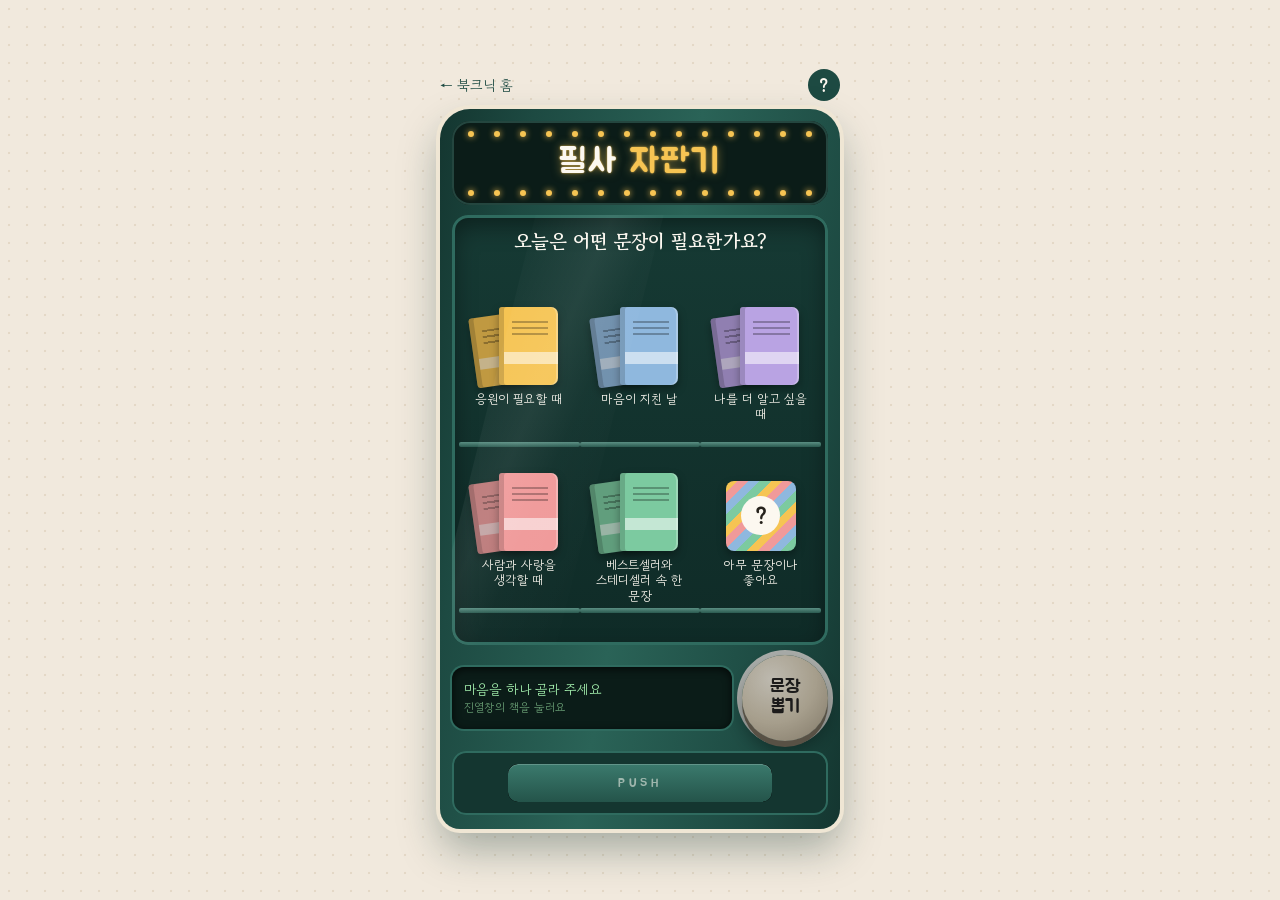
==== filsa/index.html @ 2ca9f57a "Add files via upload" ====
<!DOCTYPE html>
<html lang="ko">
<head>
<meta charset="UTF-8">
<meta name="viewport" content="width=device-width, initial-scale=1, viewport-fit=cover">
<title>필사 자판기</title>
<meta name="theme-color" content="#1d4a42">
<link rel="preconnect" href="https://fonts.googleapis.com">
<link rel="preconnect" href="https://fonts.gstatic.com" crossorigin>
<link href="https://fonts.googleapis.com/css2?family=Gowun+Batang:wght@400;700&family=Gowun+Dodum&family=Jua&display=swap" rel="stylesheet">
<link rel="stylesheet" href="style.css">
</head>
<body>

<div class="app">
  <div class="topbar">
  <a class="home" href="../index.html">← 북크닉 홈</a>
    <button class="help-btn" type="button" id="help-open" aria-label="도움말 보기">?</button>
  </div>
  <main class="machine" id="machine">
    <header class="sign">
      <div class="bulbs top" aria-hidden="true"><i></i><i></i><i></i><i></i><i></i><i></i><i></i><i></i><i></i><i></i><i></i><i></i><i></i><i></i></div>
      <h1>필사 <span>자판기</span></h1>
      <div class="bulbs bottom" aria-hidden="true"><i></i><i></i><i></i><i></i><i></i><i></i><i></i><i></i><i></i><i></i><i></i><i></i><i></i><i></i></div>
    </header>

    <section class="window" aria-labelledby="question">
      <p class="question" id="question">오늘은 어떤 문장이 필요한가요?</p>
      <div class="shelves" id="shelves" role="radiogroup" aria-labelledby="question"></div>
    </section>

    <section class="controls">
      <div class="led" id="led" aria-live="polite"><strong>마음을 하나 골라 주세요</strong><small>진열창의 책을 눌러요</small></div>
      <button type="button" class="draw" id="drawBtn" disabled>문장<br>뽑기</button>
    </section>

    <div class="outlet" aria-hidden="true">
      <div class="outlet-hole" id="hole"><div class="flap" id="flap">PUSH</div></div>
    </div>
  </main>
</div>

<div class="overlay" id="overlay" hidden>
  <article class="card" id="card" aria-live="polite">
    <span class="tape" id="tape" aria-hidden="true"></span>
    <button type="button" class="close" id="closeBtn" aria-label="마음 다시 고르기">×</button>
    <p class="meta"><span id="cardCat"></span><span id="cardNo"></span></p>
    <div class="sentence-box" id="sentenceBox"><blockquote class="sentence" id="cardText"></blockquote></div>
    <div class="source">
      <div class="cover" id="cardCover"></div>
      <div class="source-text">
        <p class="book-title" id="cardBook"></p>
        <p class="author" id="cardAuthor"></p>
      </div>
    </div>
    <p class="tnote" id="cardNote" hidden>† 원문을 직접 옮긴 문장이라 출간된 번역본과 표현이 다를 수 있어요.</p>
  </article>
  <nav class="actions" aria-label="다음 행동">
    <button type="button" id="againBtn">다른 문장</button>
    <button type="button" id="saveBtn">카드 저장</button>
    <button type="button" id="copyBtn" class="primary">필사 모드</button>
  </nav>
</div>

<div class="copy" id="copy" hidden role="dialog" aria-modal="true" aria-label="필사 모드">
  <div class="copy-tools">
    <button type="button" id="smallerBtn" aria-label="글자 작게">가−</button>
    <button type="button" id="biggerBtn" aria-label="글자 크게">가+</button>
    <button type="button" id="closeCopyBtn">닫기</button>
  </div>
  <div class="copy-body">
    <p class="copy-text" id="copyText"></p>
    <p class="copy-source" id="copySource"></p>
  </div>
</div>

<div class="toast" id="toast" role="status" hidden></div>

<script src="data.js"></script>
<script src="app.js"></script>

<!-- 도움말 (도움말 버튼을 눌렀을 때만 열림) -->
<div class="help" id="help" role="dialog" aria-modal="true" aria-labelledby="help-title" hidden>
  <div class="help-card">
    <div class="help-body">
      <h2 class="help-title" id="help-title">필사 자판기 이용 방법</h2>
      <p class="help-lead">마음에 드는 문장을 뽑아 엽서에 옮겨 적고, 나만의 엽서로 꾸며 보세요.</p>
      <ol class="help-steps">
        <li><span><b>마음 고르기</b>오늘 기분에 맞는 책을 눌러요. 고르기 어렵다면 ‘아무 문장이나 좋아요’를 눌러요.</span></li>
        <li><span><b>문장 뽑기</b>노란 버튼을 누르면 자판기에서 문장 카드가 나와요.</span></li>
        <li><span><b>다시 뽑기</b>마음에 들지 않으면 ‘다른 문장’을 눌러 다시 뽑을 수 있어요.</span></li>
        <li><span><b>엽서에 옮겨 적기</b>‘필사 모드’를 누르면 문장이 크게 보여요. 휴대폰을 옆에 두고 엽서에 천천히 옮겨 적어요. 책 제목과 지은이도 함께 적어 주세요.</span></li>
        <li><span><b>엽서 꾸미기</b>문장이 떠올리게 하는 그림, 색, 스티커로 엽서를 자유롭게 꾸며요.</span></li>
      </ol>
      <p class="help-tip"><span>TIP</span>‘카드 저장’을 누르면 문장 카드를 사진으로 간직할 수 있어요.</p>
    </div>
    <div class="help-foot"><button class="help-close" type="button" id="help-close">알겠어요</button></div>
  </div>
</div>
<script>
(function () {
  "use strict";
  var help = document.getElementById("help");
  var openBtn = document.getElementById("help-open");
  var closeBtn = document.getElementById("help-close");
  function open() { help.hidden = false; closeBtn.focus(); }
  function close() { if (help.hidden) return; help.hidden = true; openBtn.focus(); }
  openBtn.addEventListener("click", open);
  closeBtn.addEventListener("click", close);
  help.addEventListener("click", function (e) { if (e.target === help) close(); });
  document.addEventListener("keydown", function (e) { if (e.key === "Escape") close(); });
})();
</script>
</body>
</html>
---- filsa/style.css ----
/* 한 화면 자판기: 간판 → 유리 진열창(책 6칸) → LED + 뽑기 버튼 → 배출구. 단일 테마 */
:root {
  color-scheme: light;
  --bg: #f1e9dd;
  --bg-dot: #e4d8c6;
  --body: #1d4a42;
  --body-hi: #2a6357;
  --body-lo: #143630;
  --rim: #efe6d4;
  --glass: #0f2b27;
  --paper: #fcf8f0;
  --paper-line: #ebe1cd;
  --ink: #26221c;
  --ink-soft: #6f675a;
  --gold: #f6c453;
  --gold-lo: #c9922a;
  --led: #a6f3b0;
  --led-bg: #0b1c18;
  --cover: #3a3a3a;
  --sign: "Jua", "Gowun Dodum", sans-serif;
  --serif: "Gowun Batang", "Nanum Myeongjo", serif;
  --sans: "Gowun Dodum", -apple-system, "Apple SD Gothic Neo", "Malgun Gothic", sans-serif;
}

html, body { height: 100%; }
[hidden] { display: none !important; }
body {
  margin: 0;
  background: radial-gradient(var(--bg-dot) 1.2px, transparent 1.6px) 0 0 / 18px 18px, var(--bg);
  color: var(--ink);
  font-family: var(--sans);
  -webkit-tap-highlight-color: transparent;
  overflow: hidden;
}
button { font: inherit; color: inherit; cursor: pointer; }
button:focus-visible { outline: 3px solid var(--gold); outline-offset: 2px; }

/* ---------- 자판기 (한 화면) ---------- */
.app {
  height: 100%;
  display: flex;
  flex-direction: column;
  justify-content: center;
  align-items: center;
  gap: 8px;
  padding: 10px 16px 12px;
  box-sizing: border-box;
}
.machine {
  position: relative;
  width: 100%;
  max-width: 400px;
  flex: 1 1 auto;
  min-height: 0;
  max-height: 720px; /* 세로 최댓값: 화면이 길어도 자판기는 이 높이까지만 */
  display: flex;
  flex-direction: column;
  gap: 10px;
  padding: 12px 12px 14px;
  box-sizing: border-box;
  border-radius: 30px 30px 20px 20px;
  background: linear-gradient(100deg, var(--body-lo), var(--body) 18%, var(--body-hi) 50%, var(--body) 82%, var(--body-lo));
  box-shadow: 0 0 0 4px var(--rim), 0 20px 40px rgba(20, 54, 48, .35);
}
.machine.thud { animation: thud .28s ease-out; }
@keyframes thud { 30% { transform: translateY(3px) scaleY(.995); } 60% { transform: translateY(-1px); } }

/* 간판 */
.sign {
  position: relative;
  flex: none;
  border-radius: 18px;
  background: var(--led-bg);
  padding: 10px 12px 9px;
  text-align: center;
  box-shadow: inset 0 0 0 2px #24463f;
}
.sign h1 {
  margin: 0;
  font-family: var(--sign);
  font-weight: 400;
  font-size: clamp(26px, 8vw, 34px);
  letter-spacing: .06em;
  color: var(--paper);
  text-shadow: 0 0 10px rgba(246, 196, 83, .55), 0 0 2px rgba(246, 196, 83, .9);
}
.sign h1 span { color: var(--gold); }
.bulbs { display: flex; justify-content: space-between; padding: 0 4px; }
.bulbs i {
  width: 6px; height: 6px; border-radius: 50%;
  background: var(--gold);
  box-shadow: 0 0 6px var(--gold);
  animation: chase 1.2s infinite;
}
.bulbs i:nth-child(even) { animation-delay: .6s; }
.bulbs.bottom { margin-top: 6px; }
.bulbs.top { margin-bottom: 4px; }
@keyframes chase { 0%, 49% { opacity: 1; } 50%, 100% { opacity: .25; box-shadow: none; } }

/* 유리 진열창 */
.window {
  position: relative;
  flex: 1 1 auto;
  min-height: 0;
  display: flex;
  flex-direction: column;
  border-radius: 16px;
  padding: 12px 10px 8px;
  background: linear-gradient(180deg, #163a34, var(--glass));
  box-shadow: inset 0 0 0 3px #2f6b5f, inset 0 10px 24px rgba(0, 0, 0, .45);
  overflow: hidden;
}
.window::after {
  content: "";
  position: absolute;
  inset: -20% auto -20% 8%;
  width: 34%;
  background: linear-gradient(100deg, transparent, rgba(255, 255, 255, .07) 40%, rgba(255, 255, 255, .02) 60%, transparent);
  transform: skewX(-14deg);
  pointer-events: none;
}
.question {
  flex: none;
  margin: 0 0 8px;
  text-align: center;
  font-family: var(--serif);
  font-weight: 700;
  font-size: clamp(16px, 4.6vw, 19px);
  color: var(--paper);
}
.shelves {
  flex: 1;
  min-height: 0;
  display: grid;
  grid-template-columns: repeat(3, 1fr);
  grid-template-rows: repeat(2, minmax(0, 160px));
  align-content: center;
  gap: 6px 6px;
}
.item {
  position: relative;
  min-width: 0;
  min-height: 0;
  display: flex;
  flex-direction: column;
  align-items: center;
  justify-content: flex-end;
  gap: 6px;
  padding: 6px 4px 0;
  border: 0;
  border-radius: 12px;
  background: transparent;
  transition: background .2s;
}
/* 선반 */
.item::after {
  content: "";
  position: absolute;
  left: -3px; right: -3px;
  bottom: 0;
  height: 5px;
  border-radius: 2px;
  background: linear-gradient(#5a8f83, #2b5a50);
}
.goods {
  position: relative;
  flex: 1;
  min-height: 0;
  width: 100%;
  display: flex;
  align-items: flex-end;
  justify-content: center;
  transition: transform .25s cubic-bezier(.3, 1.6, .5, 1);
}
.book {
  position: relative;
  height: min(100%, 78px);
  aspect-ratio: 3 / 4;
  border-radius: 3px 7px 7px 3px;
  background: var(--c);
  box-shadow: inset 5px 0 0 rgba(0, 0, 0, .16), inset -2px 0 0 rgba(255, 255, 255, .25), 0 4px 8px rgba(0, 0, 0, .35);
}
.book::before { /* 띠지 */
  content: "";
  position: absolute;
  left: 5px; right: 0;
  top: 58%;
  height: 16%;
  background: rgba(255, 255, 255, .55);
}
.book::after { /* 제목 줄 */
  content: "";
  position: absolute;
  left: 22%; right: 16%;
  top: 18%;
  height: 22%;
  background: repeating-linear-gradient(rgba(0, 0, 0, .28) 0 2px, transparent 2px 6px);
}
.goods > .book:not(.back) { margin-left: 18px; }
.book.back {
  position: absolute;
  bottom: 0;
  left: 50%;
  transform: translateX(-88%) rotate(-8deg);
  filter: brightness(.78);
  height: min(92%, 70px);
}
.mystery {
  position: relative;
  height: min(90%, 70px);
  aspect-ratio: 1;
  border-radius: 8px;
  background: repeating-linear-gradient(135deg, #f6c453 0 8px, #f09a9a 8px 16px, #8fb8de 16px 24px, #7ccaa0 24px 32px);
  box-shadow: 0 4px 8px rgba(0, 0, 0, .35);
  display: grid;
  place-items: center;
}
.mystery b {
  width: 56%; aspect-ratio: 1; border-radius: 50%;
  display: grid; place-items: center;
  background: var(--paper); color: var(--ink);
  font-family: var(--sign); font-weight: 400; font-size: 22px;
}
.tag {
  position: relative;
  z-index: 1;
  width: 100%;
  margin-bottom: 9px;
  display: flex;
  flex-direction: column;
  align-items: center;
  gap: 2px;
  color: var(--paper);
  font-size: clamp(11px, 3.1vw, 12.5px);
  line-height: 1.25;
  text-align: center;
  word-break: keep-all;
}
.tag span { min-height: 3.75em; }
@media (max-height: 640px) { .tag span { min-height: 2.5em; } }
.item[aria-checked="true"] { background: rgba(246, 196, 83, .16); }
.item[aria-checked="true"] .goods { transform: translateY(-5px); }
.item[aria-checked="true"] .tag { color: var(--gold); }
.item.roulette { background: rgba(246, 196, 83, .3); }
.item.push .goods { animation: push .4s ease-in-out; }
@keyframes push { 25% { transform: translateY(-5px) rotate(-6deg); } 50% { transform: translateY(-5px) rotate(5deg); } 75% { transform: translateY(-5px) translateX(4px); } }

/* 조작부 */
.controls {
  flex: none;
  display: flex;
  align-items: center;
  gap: 10px;
}
.led {
  flex: 1;
  min-width: 0;
  height: 62px;
  box-sizing: border-box;
  display: flex;
  flex-direction: column;
  justify-content: center;
  gap: 2px;
  padding: 6px 12px;
  border-radius: 12px;
  background: var(--led-bg);
  color: var(--led);
  box-shadow: inset 0 2px 8px rgba(0, 0, 0, .7), 0 0 0 2px #2f6b5f;
  font-size: 13.5px;
  line-height: 1.3;
  word-break: keep-all;
  overflow: hidden;
}
.led small { color: rgba(166, 243, 176, .6); font-size: 11.5px; }
.led.blink strong { animation: blink .5s steps(2) infinite; }
@keyframes blink { 50% { opacity: .4; } }
.led strong { font-weight: 400; }
.draw {
  flex: none;
  width: 86px;
  height: 86px;
  border-radius: 50%;
  border: 0;
  background: radial-gradient(circle at 35% 28%, #ffe7a6, var(--gold) 52%, var(--gold-lo));
  color: var(--ink);
  font-family: var(--sign);
  font-size: 18px;
  line-height: 1.1;
  box-shadow: 0 6px 0 #8d6216, 0 10px 18px rgba(0, 0, 0, .35), 0 0 0 5px rgba(239, 230, 212, .9);
  transition: transform .1s, box-shadow .1s, filter .2s;
}
.draw:not(:disabled) { animation: glow 1.6s ease-in-out infinite; }
@keyframes glow { 50% { box-shadow: 0 6px 0 #8d6216, 0 10px 22px rgba(246, 196, 83, .6), 0 0 0 5px rgba(239, 230, 212, .9); } }
.draw:active:not(:disabled), .draw.pressed { transform: translateY(5px); box-shadow: 0 1px 0 #8d6216, 0 3px 8px rgba(0, 0, 0, .35), 0 0 0 5px rgba(239, 230, 212, .9); animation: none; }
.draw:disabled { filter: grayscale(.8) brightness(.8); cursor: default; }

/* 배출구 */
.outlet {
  flex: none;
  position: relative;
  height: 64px;
  border-radius: 14px;
  background: var(--body-lo);
  box-shadow: inset 0 0 0 2px #2f6b5f;
  display: grid;
  place-items: center;
  perspective: 300px;
}
.outlet-hole {
  position: relative;
  width: 70%;
  height: 38px;
  border-radius: 10px;
  background: #050e0c;
  box-shadow: inset 0 6px 10px rgba(0, 0, 0, .9);
  overflow: hidden;
}
.flap {
  position: absolute;
  inset: 0;
  border-radius: 10px;
  background: linear-gradient(#3b7a6d, #24544a);
  box-shadow: inset 0 1px 0 rgba(255, 255, 255, .2);
  transform-origin: top;
  display: grid;
  place-items: center;
  font-family: var(--sign);
  font-size: 12px;
  letter-spacing: .3em;
  color: rgba(252, 248, 240, .55);
}
.flap.open { transform: rotateX(70deg); transition: transform .25s ease-out; }
.flap.closing { transition: transform .3s ease-in; }

/* 떨어지는 문장 쪽지 */
.drop {
  position: fixed;
  z-index: 30;
  width: 38px;
  height: 50px;
  border-radius: 4px;
  background: repeating-linear-gradient(transparent 0 7px, var(--paper-line) 7px 8px), var(--paper);
  box-shadow: 0 6px 12px rgba(0, 0, 0, .35);
  pointer-events: none;
}
.drop::before {
  content: "";
  position: absolute;
  left: -4px; right: -4px;
  top: 40%;
  height: 9px;
  border-radius: 2px;
  background: var(--c);
}

/* ---------- 카드 (한 화면 오버레이) ---------- */
.overlay {
  position: fixed;
  inset: 0;
  z-index: 20;
  display: flex;
  flex-direction: column;
  align-items: center;
  gap: 12px;
  padding: calc(16px + env(safe-area-inset-top, 0px)) 16px calc(16px + env(safe-area-inset-bottom, 0px));
  box-sizing: border-box;
  background: rgba(20, 40, 36, .62);
  backdrop-filter: blur(4px);
  -webkit-backdrop-filter: blur(4px);
}
.card {
  position: relative;
  flex: 1 1 auto;
  min-height: 0;
  width: 100%;
  max-width: 420px;
  display: flex;
  flex-direction: column;
  box-sizing: border-box;
  padding: 30px 22px 18px;
  border-radius: 6px;
  background: repeating-linear-gradient(transparent 0 31px, rgba(235, 225, 205, .55) 31px 32px), var(--paper);
  box-shadow: 0 24px 50px rgba(0, 0, 0, .35);
}
.tape {
  position: absolute;
  top: -10px;
  left: 50%;
  width: 96px;
  height: 24px;
  transform: translateX(-50%) rotate(-3deg);
  background: var(--c);
  opacity: .85;
  clip-path: polygon(3% 0, 97% 4%, 100% 50%, 96% 100%, 2% 96%, 0 50%);
}
.close {
  position: absolute;
  top: 6px; right: 6px;
  width: 40px; height: 40px;
  border: 0; border-radius: 50%;
  background: transparent;
  color: var(--ink-soft);
  font-size: 22px;
}
.meta {
  flex: none;
  display: flex;
  gap: 8px;
  align-items: baseline;
  margin: 0 30px 10px 0;
  font-size: 13px;
  color: var(--body);
}
.meta span:last-child { color: var(--ink-soft); font-variant-numeric: tabular-nums; }
.sentence-box {
  flex: 1 1 auto;
  min-height: 0;
  display: flex;
  align-items: center;
  overflow: hidden;
}
.sentence {
  margin: 0;
  width: 100%;
  max-height: 100%;
  font-family: var(--serif);
  font-size: 30px;
  line-height: 1.7;
  word-break: keep-all;
  overflow-wrap: break-word;
}
.source {
  flex: none;
  display: flex;
  gap: 12px;
  align-items: center;
  margin-top: 12px;
  padding-top: 12px;
  border-top: 1px dashed var(--paper-line);
}
.cover {
  flex: none;
  width: 54px;
  aspect-ratio: 2 / 3;
  border-radius: 2px 4px 4px 2px;
  overflow: hidden;
  background: var(--cover);
  box-shadow: inset 3px 0 0 rgba(0, 0, 0, .25), 0 3px 8px rgba(0, 0, 0, .25);
}
.cover img { display: block; width: 100%; height: 100%; object-fit: cover; }
.cover.placeholder {
  display: flex; align-items: center; justify-content: center;
  padding: 4px 4px 4px 7px; box-sizing: border-box;
  color: #fff; font-family: var(--serif); font-weight: 700;
  font-size: 9.5px; line-height: 1.3; text-align: center; word-break: keep-all;
}
.source-text { min-width: 0; }
.book-title { margin: 0; font-weight: 700; font-size: 15px; line-height: 1.4; word-break: keep-all; }
.author { margin: 3px 0 0; font-size: 13px; color: var(--ink-soft); line-height: 1.4; word-break: keep-all; }
.tnote { flex: none; margin: 8px 0 0; font-size: 11.5px; color: var(--ink-soft); line-height: 1.45; }

.actions {
  flex: none;
  width: 100%;
  max-width: 420px;
  display: grid;
  grid-template-columns: 1fr 1fr 1.15fr;
  gap: 8px;
}
.actions button {
  height: 52px;
  border: 0;
  border-radius: 14px;
  background: var(--paper);
  color: var(--body);
  font-family: var(--sign);
  font-size: 16px;
  box-shadow: 0 4px 0 #c9bea8;
}
.actions button.primary { background: var(--gold); color: var(--ink); box-shadow: 0 4px 0 var(--gold-lo); }
.actions button:active { transform: translateY(3px); box-shadow: 0 1px 0 #c9bea8; }
.actions button:disabled { opacity: .6; }

/* ---------- 필사 모드 ---------- */
.copy {
  position: fixed;
  inset: 0;
  z-index: 40;
  display: flex;
  flex-direction: column;
  box-sizing: border-box;
  padding: calc(8px + env(safe-area-inset-top, 0px)) 0 calc(16px + env(safe-area-inset-bottom, 0px));
  background: var(--paper);
  color: var(--ink);
}
.copy-tools { flex: none; display: flex; justify-content: flex-end; gap: 2px; padding: 0 8px; opacity: .5; }
.copy-tools button { border: 0; background: none; padding: 10px; font-size: 14px; color: var(--ink-soft); }
.copy-body {
  flex: 1; min-height: 0; overflow-y: auto;
  display: flex; flex-direction: column; justify-content: center;
  width: 100%; max-width: 760px; margin: 0 auto; padding: 0 24px; box-sizing: border-box;
}
.copy-text { margin: 0; font-family: var(--serif); line-height: 1.85; word-break: keep-all; overflow-wrap: break-word; }
.copy-source { margin: 1.2em 0 0; font-size: 14px; color: var(--ink-soft); line-height: 1.5; }

.toast {
  position: fixed; left: 50%; bottom: calc(84px + env(safe-area-inset-bottom, 0px)); z-index: 50;
  transform: translateX(-50%); max-width: calc(100% - 32px);
  padding: 10px 16px; border-radius: 99px;
  background: var(--ink); color: #fff; font-size: 14px; text-align: center;
}

@media (max-height: 640px) {
  .machine { gap: 8px; padding: 10px; }
  .sign h1 { font-size: 24px; }
  .bulbs.bottom { display: none; }
  .question { font-size: 15px; margin-bottom: 4px; }
  .led { height: 54px; }
  .draw { width: 72px; height: 72px; font-size: 16px; }
  .outlet { height: 52px; }
  .outlet-hole { height: 30px; }
}
@media (prefers-reduced-motion: reduce) {
  *, *::before, *::after { animation-duration: .01ms !important; animation-iteration-count: 1 !important; transition-duration: .01ms !important; }
}

/* ---------- 북크닉 홈으로 ---------- */
.home {
  flex: none;
  align-self: center;
  width: 100%;
  max-width: 400px;
  font-size: 14px;
  color: var(--body);
  text-decoration: none;
}
.home:focus-visible { outline: 3px solid var(--gold); outline-offset: 2px; }

  /* ── 도움말 ── */
  :root { --hp-paper: var(--paper); --hp-ink: var(--ink); --hp-dim: var(--ink-soft); --hp-accent: var(--gold); --hp-accent-ink: var(--ink); --hp-display: var(--sign); --hp-shade: rgba(20, 40, 36, 0.66); --hp-btn: var(--body); --hp-btn-ink: var(--paper); }
  .help-btn {
    width: 38px; height: 38px;
    display: grid; place-items: center;
    border: 0; border-radius: 50%;
    background: var(--hp-btn); color: var(--hp-btn-ink);
    font-family: var(--hp-display); font-size: 20px; line-height: 1;
    cursor: pointer;
  }
  .help-btn:focus-visible, .help-close:focus-visible { outline: 3px solid var(--hp-accent); outline-offset: 3px; }
  .help {
    position: fixed; inset: 0; z-index: 60;
    display: flex; align-items: center; justify-content: center;
    padding: calc(16px + env(safe-area-inset-top, 0px)) 16px calc(16px + env(safe-area-inset-bottom, 0px));
    background: var(--hp-shade);
  }
  .help-card {
    display: flex; flex-direction: column;
    width: 100%; max-width: 420px; max-height: 100%;
    background: var(--hp-paper); color: var(--hp-ink);
    border-radius: 20px;
    box-shadow: 0 8px 0 rgba(0, 0, 0, 0.18);
    text-align: left;
    overflow: hidden;
  }
  .help-body { flex: 1 1 auto; min-height: 0; overflow-y: auto; padding: 22px 22px 6px; }
  .help-title { margin: 0; font-family: var(--hp-display); font-weight: 400; font-size: 1.45rem; line-height: 1.3; }
  .help-lead { margin: 6px 0 14px; font-size: 0.98rem; line-height: 1.6; color: var(--hp-dim); }
  .help-steps { list-style: none; margin: 0; padding: 0; counter-reset: hs; display: grid; gap: 12px; }
  .help-steps li { counter-increment: hs; display: grid; grid-template-columns: 28px 1fr; gap: 10px; font-size: 0.95rem; line-height: 1.6; }
  .help-steps li::before {
    content: counter(hs);
    width: 28px; height: 28px; border-radius: 50%;
    display: grid; place-items: center;
    background: var(--hp-accent); color: var(--hp-accent-ink);
    font-family: var(--hp-display); font-size: 0.95rem; line-height: 1;
  }
  .help-steps b { display: block; font-size: 1rem; }
  .help-tip { margin: 16px 0 6px; padding: 10px 12px; border-radius: 12px; background: rgba(0, 0, 0, 0.05); font-size: 0.92rem; line-height: 1.55; }
  .help-tip span { margin-right: 6px; padding: 1px 7px; border-radius: 6px; background: var(--hp-accent); color: var(--hp-accent-ink); font-family: var(--hp-display); font-size: 0.8rem; }
  .help-foot { flex: none; padding: 12px 22px 18px; text-align: center; }
  .help-close {
    min-width: 140px; padding: 12px 26px 10px;
    border: 0; border-radius: 99px;
    background: var(--hp-accent); color: var(--hp-accent-ink);
    font-family: var(--hp-display); font-size: 1.1rem; line-height: 1.2;
    box-shadow: 0 4px 0 rgba(0, 0, 0, 0.18);
    cursor: pointer;
  }

.topbar { flex: none; width: 100%; max-width: 400px; display: flex; align-items: center; justify-content: space-between; }
.topbar .home { width: auto; }
.topbar .help-btn { width: 32px; height: 32px; font-size: 17px; }
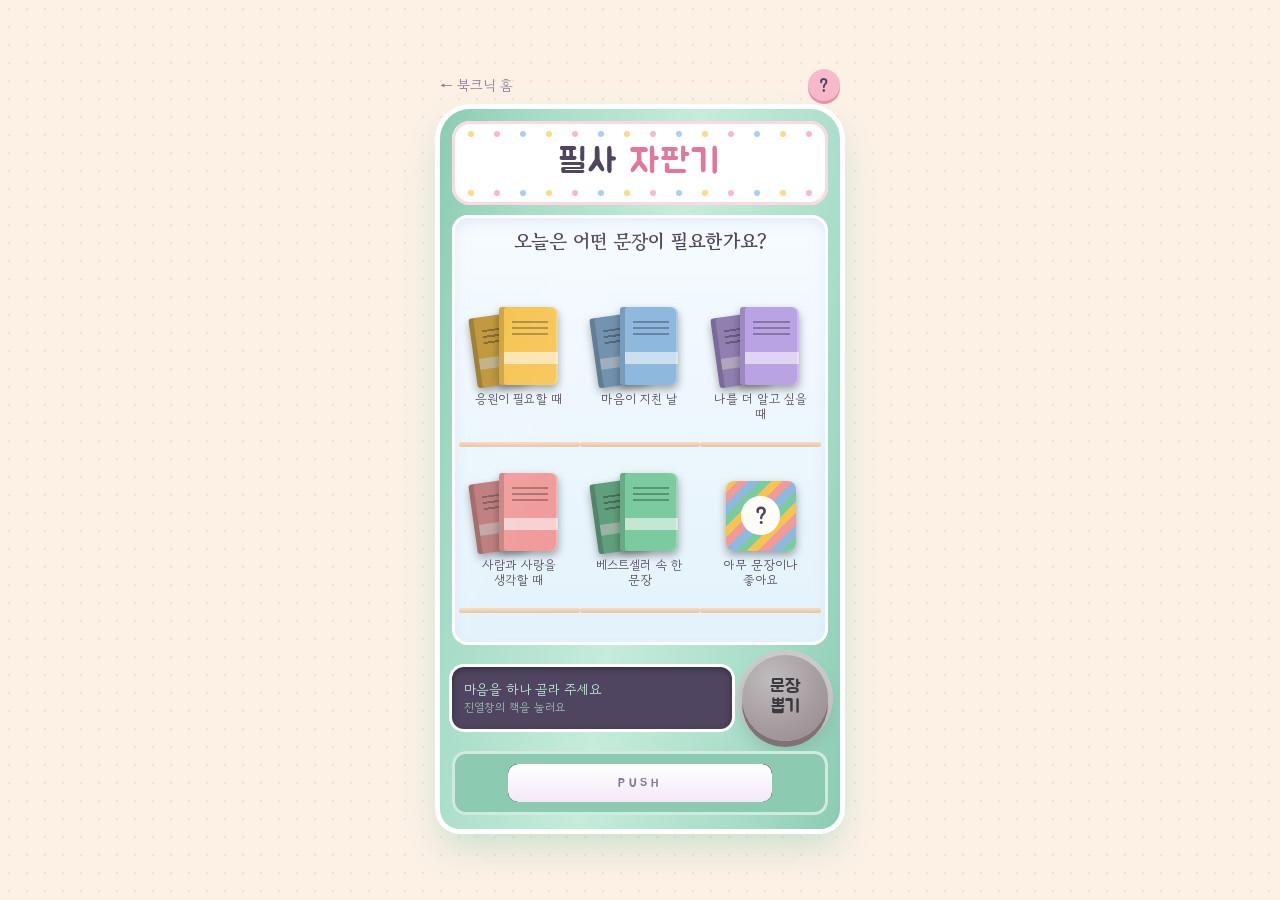
==== commit 108cd806: "Add files via upload" ====
--- a/filsa/index.html
+++ b/filsa/index.html
@@ -4,7 +4,7 @@
 <meta charset="UTF-8">
 <meta name="viewport" content="width=device-width, initial-scale=1, viewport-fit=cover">
 <title>필사 자판기</title>
-<meta name="theme-color" content="#1d4a42">
+<meta name="theme-color" content="#fdf1e6">
 <link rel="preconnect" href="https://fonts.googleapis.com">
 <link rel="preconnect" href="https://fonts.gstatic.com" crossorigin>
 <link href="https://fonts.googleapis.com/css2?family=Gowun+Batang:wght@400;700&family=Gowun+Dodum&family=Jua&display=swap" rel="stylesheet">
@@ -57,7 +57,7 @@
   </article>
   <nav class="actions" aria-label="다음 행동">
     <button type="button" id="againBtn">다른 문장</button>
-    <button type="button" id="saveBtn">카드 저장</button>
+    <button type="button" id="saveBtn">카드 공유</button>
     <button type="button" id="copyBtn" class="primary">필사 모드</button>
   </nav>
 </div>
@@ -76,6 +76,18 @@
 
 <div class="toast" id="toast" role="status" hidden></div>
 
+<!-- 카드 저장 (카카오톡 등 앱 안 브라우저에서 '카드 공유'를 눌렀을 때) -->
+<div class="save-sheet" id="saveSheet" role="dialog" aria-modal="true" aria-labelledby="saveTitle" hidden>
+  <div class="save-card">
+    <h2 class="save-title" id="saveTitle">카드 저장하기</h2>
+    <p class="save-lead" id="saveGuide"></p>
+    <img class="save-img" id="saveImg" alt="문장 카드 이미지">
+    <p class="save-tip">이미지를 꾹 눌러 저장할 수도 있어요. (휴대폰에 따라 안 될 수 있어요)</p>
+    <button type="button" class="save-main" id="externalBtn">다른 브라우저로 열기</button>
+    <button type="button" class="save-close" id="closeSaveBtn">닫기</button>
+  </div>
+</div>
+
 <script src="data.js"></script>
 <script src="app.js"></script>
 
@@ -89,10 +101,10 @@
         <li><span><b>마음 고르기</b>오늘 기분에 맞는 책을 눌러요. 고르기 어렵다면 ‘아무 문장이나 좋아요’를 눌러요.</span></li>
         <li><span><b>문장 뽑기</b>노란 버튼을 누르면 자판기에서 문장 카드가 나와요.</span></li>
         <li><span><b>다시 뽑기</b>마음에 들지 않으면 ‘다른 문장’을 눌러 다시 뽑을 수 있어요.</span></li>
-        <li><span><b>엽서에 옮겨 적기</b>‘필사 모드’를 누르면 문장이 크게 보여요. 휴대폰을 옆에 두고 엽서에 천천히 옮겨 적어요. 책 제목과 지은이도 함께 적어 주세요.</span></li>
+        <li><span><b>엽서에 옮겨 적기</b>‘필사 모드’를 누르면 문장이 크게 보여요. 휴대폰을 옆에 두고 엽서에 천천히 옮겨 적어요.</span></li>
         <li><span><b>엽서 꾸미기</b>문장이 떠올리게 하는 그림, 색, 스티커로 엽서를 자유롭게 꾸며요.</span></li>
       </ol>
-      <p class="help-tip"><span>TIP</span>‘카드 저장’을 누르면 문장 카드를 사진으로 간직할 수 있어요.</p>
+      <p class="help-tip"><span>TIP</span>‘카드 공유’를 누르면 문장 카드를 간직할 수 있어요.</p>
     </div>
     <div class="help-foot"><button class="help-close" type="button" id="help-close">알겠어요</button></div>
   </div>
--- a/filsa/style.css
+++ b/filsa/style.css
@@ -590,3 +590,103 @@
 .topbar { flex: none; width: 100%; max-width: 400px; display: flex; align-items: center; justify-content: space-between; }
 .topbar .home { width: auto; }
 .topbar .help-btn { width: 32px; height: 32px; font-size: 17px; }
+
+/* ═══ 파스텔 테마 (북크닉 메인과 같은 톤) ═══ */
+:root {
+  --bg: #fdf1e6;
+  --bg-dot: #f3e0d0;
+  --body: #a6dcc7;
+  --body-hi: #c6ecdb;
+  --body-lo: #8ccbb2;
+  --rim: #ffffff;
+  --glass: #e3f2fb;
+  --paper: #fffdf8;
+  --paper-line: #f1e6d6;
+  --ink: #4f4560;
+  --ink-soft: #85799a;
+  --gold: #ffd98a;
+  --gold-lo: #f0bd5e;
+  --pink: #f7b9cb;
+  --pink-lo: #e594ad;
+  --pop: #e0789a;
+  --led: #c9f2dd;
+  --led-bg: #4f4560;
+  --hp-btn: var(--pink);
+  --hp-btn-ink: var(--ink);
+  --hp-accent: var(--pink);
+  --hp-shade: rgba(79, 69, 96, 0.45);
+}
+.machine { box-shadow: 0 0 0 5px var(--rim), 0 18px 36px rgba(140, 203, 178, 0.45); }
+.sign { background: #fff; box-shadow: inset 0 0 0 3px #fbd9e3; }
+.sign h1 { color: var(--ink); text-shadow: none; }
+.sign h1 span { color: var(--pop); }
+.bulbs i { background: var(--pink); box-shadow: none; }
+.bulbs i:nth-child(3n) { background: #a9cff3; }
+.bulbs i:nth-child(3n+1) { background: var(--gold); }
+.window { background: linear-gradient(#f6fbff, var(--glass)); box-shadow: inset 0 0 0 3px #fff, inset 0 6px 14px rgba(120, 150, 190, 0.18); }
+.question, .tag { color: var(--ink); }
+.item::after { background: linear-gradient(#f6dcc2, #e8c4a2); }
+.item[aria-checked="true"] { background: rgba(247, 185, 203, 0.28); }
+.item[aria-checked="true"] .tag { color: var(--pop); }
+.item.roulette { background: rgba(247, 185, 203, 0.5); }
+.led { box-shadow: inset 0 2px 6px rgba(0, 0, 0, 0.35), 0 0 0 3px #fff; }
+.led small { color: rgba(201, 242, 221, 0.7); }
+.draw {
+  background: radial-gradient(circle at 35% 28%, #ffe6ee, var(--pink) 55%, #ee98b3);
+  box-shadow: 0 6px 0 #d97c9b, 0 10px 18px rgba(79, 69, 96, 0.2), 0 0 0 5px #fff;
+}
+.draw:active:not(:disabled), .draw.pressed { box-shadow: 0 1px 0 #d97c9b, 0 3px 8px rgba(79, 69, 96, 0.2), 0 0 0 5px #fff; }
+@keyframes glow { 50% { box-shadow: 0 6px 0 #d97c9b, 0 10px 22px rgba(247, 185, 203, 0.9), 0 0 0 5px #fff; } }
+.outlet { background: var(--body-lo); box-shadow: inset 0 0 0 3px rgba(255, 255, 255, 0.6); }
+.outlet-hole { background: #5d5470; }
+.flap { background: linear-gradient(#ffffff, #f3e9f7); color: var(--ink-soft); }
+.overlay { background: rgba(79, 69, 96, 0.45); }
+.meta { color: #4f9a7e; }
+.actions button { color: var(--ink); box-shadow: 0 4px 0 #e9dccb; }
+.actions button.primary { background: var(--pink); box-shadow: 0 4px 0 var(--pink-lo); }
+.home { color: var(--ink-soft); }
+.topbar .help-btn { box-shadow: 0 3px 0 var(--pink-lo); }
+
+/* ---------- 카드 저장 (카카오톡 등 앱 안 브라우저) ---------- */
+.save-sheet {
+  position: fixed;
+  inset: 0;
+  z-index: 45;
+  display: flex;
+  align-items: center;
+  justify-content: center;
+  padding: calc(16px + env(safe-area-inset-top, 0px)) 16px calc(16px + env(safe-area-inset-bottom, 0px));
+  box-sizing: border-box;
+  background: rgba(79, 69, 96, 0.55);
+}
+.save-card {
+  width: 100%;
+  max-width: 380px;
+  max-height: 100%;
+  overflow-y: auto;
+  display: flex;
+  flex-direction: column;
+  align-items: center;
+  gap: 10px;
+  padding: 20px 18px 12px;
+  box-sizing: border-box;
+  border-radius: 22px;
+  background: var(--paper);
+  text-align: center;
+}
+.save-title { margin: 0; font-family: var(--sign); font-weight: 400; font-size: 22px; color: var(--ink); }
+.save-lead, .save-tip { margin: 0; line-height: 1.6; word-break: keep-all; }
+.save-lead { font-size: 14px; color: var(--ink); }
+.save-tip { font-size: 12.5px; color: var(--ink-soft); }
+.save-img {
+  display: block;
+  max-width: 70%;
+  max-height: 38vh;
+  border-radius: 8px;
+  box-shadow: 0 4px 14px rgba(79, 69, 96, 0.18);
+  -webkit-touch-callout: default;
+}
+.save-main, .save-close { width: 100%; border: 0; border-radius: 14px; font-family: var(--sign); }
+.save-main { height: 50px; background: var(--pink); color: var(--ink); font-size: 17px; box-shadow: 0 4px 0 var(--pink-lo); }
+.save-main:active { transform: translateY(3px); box-shadow: 0 1px 0 var(--pink-lo); }
+.save-close { height: 44px; background: none; color: var(--ink-soft); font-size: 15px; }
